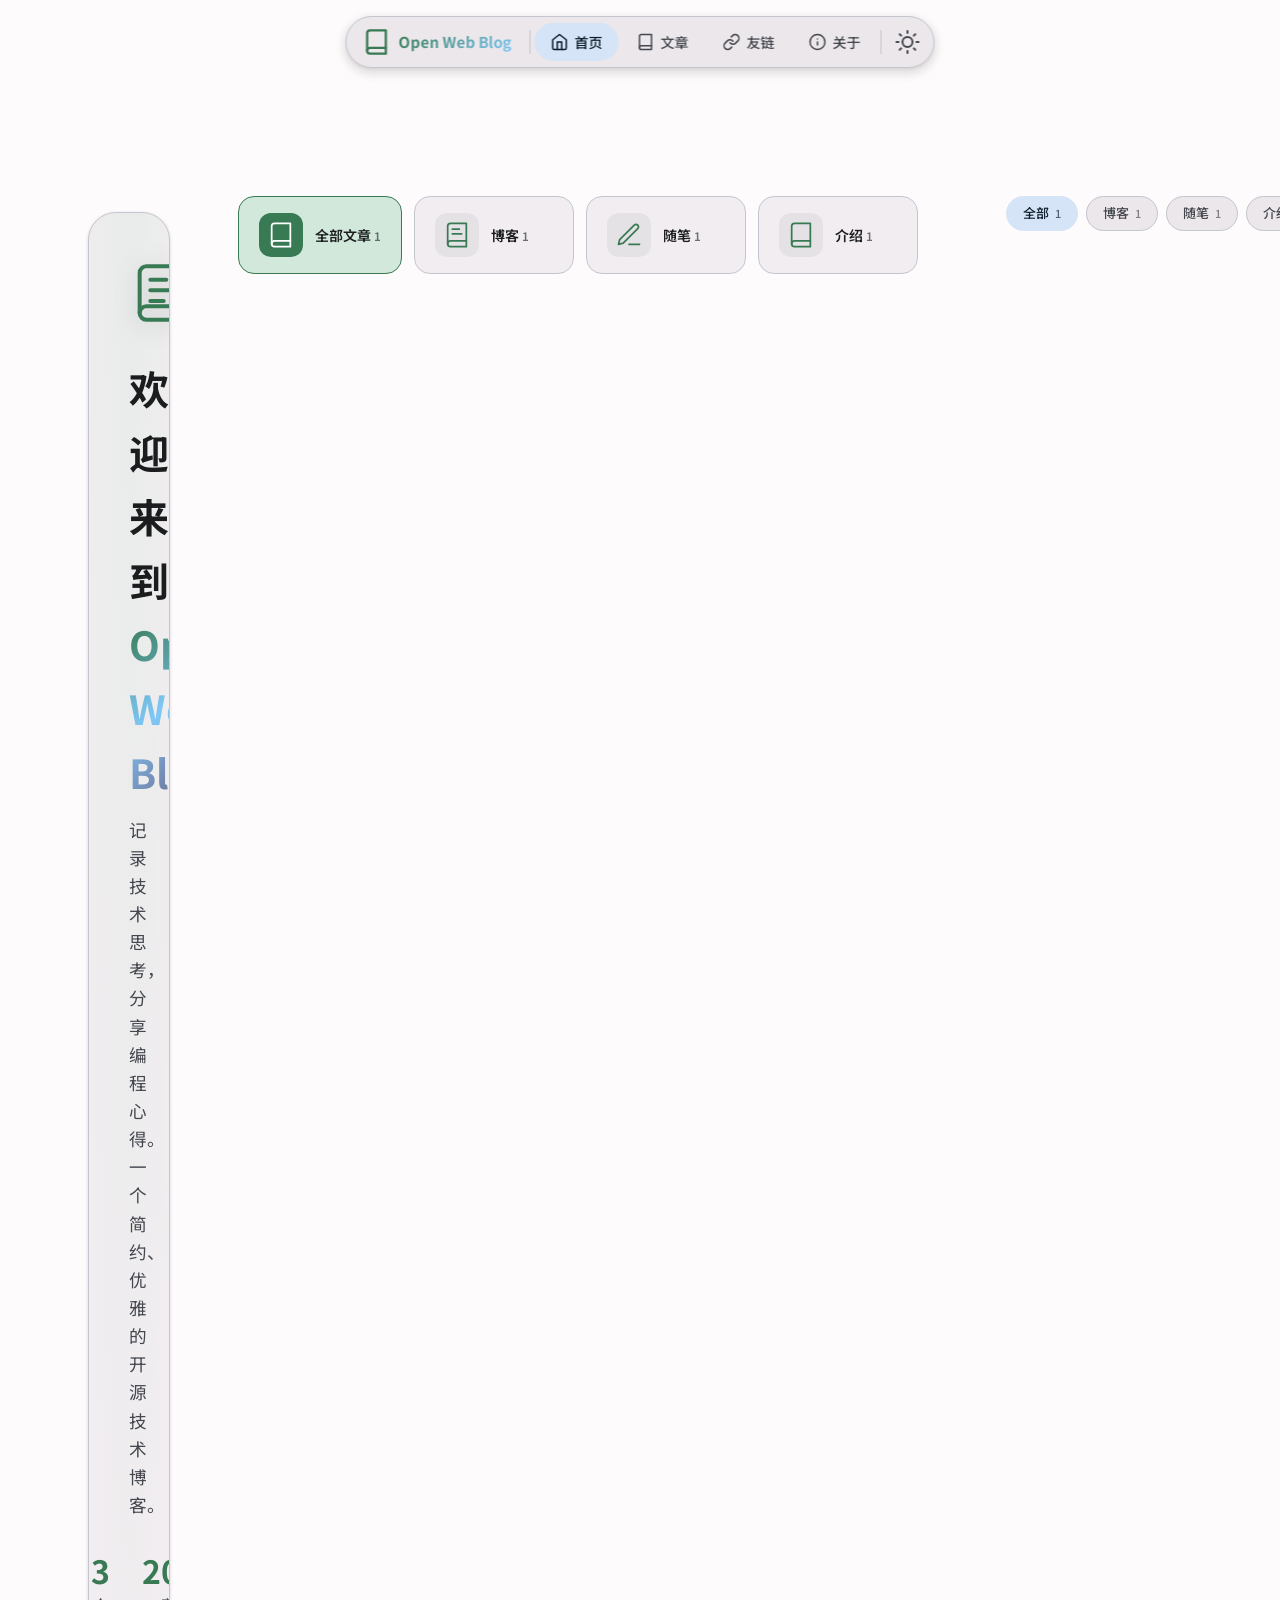
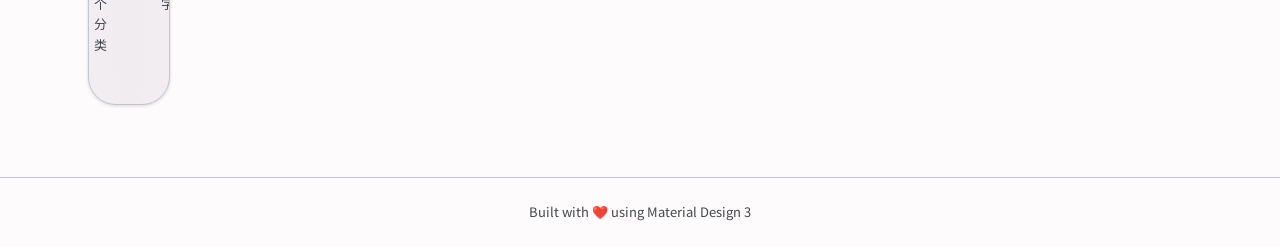
==== main/index.html @ 28506efd "pull" ====
<!DOCTYPE html>
<html lang="zh-Hans" data-theme="dark">
<head>
  <meta charset="UTF-8">
  <meta name="viewport" content="width=device-width, initial-scale=1.0">
  <title>Open Web Blog - 首页</title>
  <meta name="description" content="一个简洁的 Material Design 3 风格博客站点">

  <link rel="preconnect" href="https://fonts.loli.net">
  <link rel="preconnect" href="https://gstatic.loli.net" crossorigin>

  <link href="https://fonts.loli.net/css2?family=Noto+Sans+SC:wght@300;400;500;700&family=JetBrains+Mono:wght@400;500&display=swap" rel="stylesheet">

  <link rel="stylesheet" href="css/theme.css">
  <link rel="stylesheet" href="css/layout.css">
  <link rel="stylesheet" href="css/components.css">
  <link rel="stylesheet" href="css/home.css">
  <link rel="stylesheet" href="css/nav.css">
</head>
<body class="has-floating-nav">

  <!-- Floating Nav Bar -->
  <nav class="floating-nav" id="floatingNav">
    <a href="index.html" class="floating-nav__brand">
      <span class="floating-nav__brand-icon">
        <svg viewBox="0 0 24 24" width="28" height="28" fill="none" stroke="var(--md-sys-color-primary)" stroke-width="2" stroke-linecap="round" stroke-linejoin="round">
          <path d="M4 19.5A2.5 2.5 0 0 1 6.5 17H20"/><path d="M6.5 2H20v20H6.5A2.5 2.5 0 0 1 4 19.5v-15A2.5 2.5 0 0 1 6.5 2z"/>
        </svg>
      </span>
      <span class="floating-nav__brand-name">Open Web Blog</span>
    </a>
    <span class="floating-nav__divider"></span>
    <div class="floating-nav__links">
      <a href="index.html" class="floating-nav__link active">
        <svg viewBox="0 0 24 24" width="18" height="18" fill="none" stroke="currentColor" stroke-width="2" stroke-linecap="round" stroke-linejoin="round"><path d="M3 9l9-7 9 7v11a2 2 0 0 1-2 2H5a2 2 0 0 1-2-2z"/><polyline points="9 22 9 12 15 12 15 22"/></svg>
        首页
      </a>
      <a href="page.html" class="floating-nav__link">
        <svg viewBox="0 0 24 24" width="18" height="18" fill="none" stroke="currentColor" stroke-width="2" stroke-linecap="round" stroke-linejoin="round"><path d="M4 19.5A2.5 2.5 0 0 1 6.5 17H20"/><path d="M6.5 2H20v20H6.5A2.5 2.5 0 0 1 4 19.5v-15A2.5 2.5 0 0 1 6.5 2z"/></svg>
        文章
      </a>
      <a href="link.html" class="floating-nav__link">
        <svg viewBox="0 0 24 24" width="18" height="18" fill="none" stroke="currentColor" stroke-width="2" stroke-linecap="round" stroke-linejoin="round"><path d="M10 13a5 5 0 0 0 7.54.54l3-3a5 5 0 0 0-7.07-7.07l-1.72 1.71"/><path d="M14 11a5 5 0 0 0-7.54-.54l-3 3a5 5 0 0 0 7.07 7.07l1.71-1.71"/></svg>
        友链
      </a>
      <a href="about.html" class="floating-nav__link">
        <svg viewBox="0 0 24 24" width="18" height="18" fill="none" stroke="currentColor" stroke-width="2" stroke-linecap="round" stroke-linejoin="round"><circle cx="12" cy="12" r="10"/><line x1="12" y1="16" x2="12" y2="12"/><line x1="12" y1="8" x2="12.01" y2="8"/></svg>
        关于
      </a>
    </div>
    <span class="floating-nav__divider"></span>
    <div class="floating-nav__end">
      <button class="icon-button" id="themeToggle" aria-label="切换主题">
        <svg viewBox="0 0 24 24" width="24" height="24" id="themeIcon" fill="none" stroke="currentColor" stroke-width="2" stroke-linecap="round" stroke-linejoin="round"><path d="M21 12.79A9 9 0 1 1 11.21 3 7 7 0 0 0 21 12.79z"/></svg>
      </button>
    </div>
  </nav>

  <!-- Main Content -->
  <main class="main-content main-content--full">
    <div class="content-wrapper" id="homeView">
      <!-- Hero Section -->
      <section class="blog-hero">
        <div class="blog-hero__icon">
          <svg viewBox="0 0 24 24" width="64" height="64" fill="none" stroke="var(--md-sys-color-primary)" stroke-width="1.5" stroke-linecap="round" stroke-linejoin="round">
            <path d="M4 19.5A2.5 2.5 0 0 1 6.5 17H20"/><path d="M6.5 2H20v20H6.5A2.5 2.5 0 0 1 4 19.5v-15A2.5 2.5 0 0 1 6.5 2z"/><path d="M8 7h6"/><path d="M8 11h8"/><path d="M8 15h5"/>
          </svg>
        </div>
        <h1 class="blog-hero__title">
          欢迎来到 <span class="gradient-text">Open Web Blog</span>
        </h1>
        <p class="blog-hero__subtitle">
          记录技术思考，分享编程心得。一个简约、优雅的开源技术博客。
        </p>
        <div class="blog-hero__stats" id="heroStats">
          <div class="hero-stat"><div class="hero-stat__number" id="postCount">0</div><div class="hero-stat__label">篇文章</div></div>
          <div class="hero-stat"><div class="hero-stat__number" id="tagCount">0</div><div class="hero-stat__label">个分类</div></div>
          <div class="hero-stat"><div class="hero-stat__number" id="totalWords">0</div><div class="hero-stat__label">字已写</div></div>
        </div>
      </section>

      <!-- Topic Cards -->
      <section class="topic-cards-section">
        <div class="topic-cards-wrapper" id="topicCardsWrapper">
          <!-- Dynamic -->
        </div>
      </section>

      <!-- Tag Filter -->
      <section class="tag-filter-section">
        <div class="tag-filter-wrapper" id="tagFilterList">
          <!-- Dynamic -->
        </div>
      </section>

      <!-- Posts -->
      <section class="blog-posts-section">
        <div class="blog-posts-section__header">
          <h2 class="blog-posts-section__title">
            <svg viewBox="0 0 24 24" width="22" height="22" fill="none" stroke="currentColor" stroke-width="2" stroke-linecap="round" stroke-linejoin="round"><path d="M4 19.5A2.5 2.5 0 0 1 6.5 17H20"/><path d="M6.5 2H20v20H6.5A2.5 2.5 0 0 1 4 19.5v-15A2.5 2.5 0 0 1 6.5 2z"/></svg>
            <span id="sectionTitleText">最新文章</span>
          </h2>
          <span class="blog-posts-section__count" id="filteredCount"></span>
        </div>
        <div class="post-list" id="postList">
          <!-- Dynamic -->
        </div>
      </section>

    </div>

    <footer class="blog-footer">
      <p>Built with ❤️ using Material Design 3</p>
    </footer>
  </main>

  <button class="fab" id="scrollTop" aria-label="回到顶部">
    <svg viewBox="0 0 24 24" width="24" height="24" fill="none" stroke="currentColor" stroke-width="2" stroke-linecap="round" stroke-linejoin="round"><line x1="12" y1="19" x2="12" y2="5"/><polyline points="5 12 12 5 19 12"/></svg>
  </button>

  <script src="js/app.js"></script>
</body>
</html>
---- main/css/theme.css ----
/* ============================================
   Material Design 3 Theme - Open Web Blog
   ============================================ */

/* === Light Theme (default) === */
:root,
[data-theme="light"] {
  /* Primary - Green #4AA26F (overridable via config.json → themeColor) */
  --owb-primary: #4AA26F;
  --md-sys-color-primary: #3A8E5E;
  --md-sys-color-on-primary: #FFFFFF;
  --md-sys-color-primary-container: #C7EDD4;
  --md-sys-color-on-primary-container: #002112;

  /* Secondary */
  --md-sys-color-secondary: #526070;
  --md-sys-color-on-secondary: #FFFFFF;
  --md-sys-color-secondary-container: #D5E4F7;
  --md-sys-color-on-secondary-container: #0E1D2A;

  /* Tertiary */
  --md-sys-color-tertiary: #6B5778;
  --md-sys-color-on-tertiary: #FFFFFF;
  --md-sys-color-tertiary-container: #F2DAFF;
  --md-sys-color-on-tertiary-container: #251431;

  /* Error */
  --md-sys-color-error: #BA1A1A;
  --md-sys-color-on-error: #FFFFFF;
  --md-sys-color-error-container: #FFDAD6;
  --md-sys-color-on-error-container: #410002;

  /* Surface */
  --md-sys-color-surface: #FDFBFC;
  --md-sys-color-on-surface: #1A1C1E;
  --md-sys-color-surface-dim: #DBD9DD;
  --md-sys-color-surface-bright: #FDFBFC;

  --md-sys-color-surface-container-lowest: #FFFFFF;
  --md-sys-color-surface-container-low: #F7F3F6;
  --md-sys-color-surface-container: #F1EDF0;
  --md-sys-color-surface-container-high: #EBE7EA;
  --md-sys-color-surface-container-highest: #E5E2E5;

  --md-sys-color-on-surface-variant: #44474E;
  --md-sys-color-outline: #74777F;
  --md-sys-color-outline-variant: #C4C6CF;

  /* Inverse */
  --md-sys-color-inverse-surface: #2F3033;
  --md-sys-color-inverse-on-surface: #F1F0F4;
  --md-sys-color-inverse-primary: #81DAAB;

  /* Shadows */
  --md-sys-color-shadow: #000000;
  --md-sys-color-scrim: #000000;

  /* Surface Tint */
  --md-sys-color-surface-tint: #3A8E5E;

  /* Elevation levels */
  --md-sys-elevation-0: none;
  --md-sys-elevation-1: 0 1px 3px 1px rgba(0,0,0,0.08), 0 1px 2px 0 rgba(0,0,0,0.04);
  --md-sys-elevation-2: 0 2px 6px 2px rgba(0,0,0,0.10), 0 1px 2px 0 rgba(0,0,0,0.06);
  --md-sys-elevation-3: 0 4px 8px 3px rgba(0,0,0,0.10), 0 2px 3px 0 rgba(0,0,0,0.06);
  --md-sys-elevation-4: 0 6px 12px 4px rgba(0,0,0,0.10), 0 2px 3px 0 rgba(0,0,0,0.06);
  --md-sys-elevation-5: 0 8px 16px 6px rgba(0,0,0,0.10), 0 4px 4px 0 rgba(0,0,0,0.06);

  /* Shape */
  --md-sys-shape-extra-small: 4px;
  --md-sys-shape-small: 8px;
  --md-sys-shape-medium: 12px;
  --md-sys-shape-large: 16px;
  --md-sys-shape-extra-large: 28px;
  --md-sys-shape-full: 9999px;
}

/* === Dark Theme === */
[data-theme="dark"] {
  --md-sys-color-primary: #81DAAB;
  --md-sys-color-on-primary: #003920;
  --md-sys-color-primary-container: #2E6B48;
  --md-sys-color-on-primary-container: #C7EDD4;

  --md-sys-color-secondary: #B9C8D9;
  --md-sys-color-on-secondary: #243240;
  --md-sys-color-secondary-container: #3B4958;
  --md-sys-color-on-secondary-container: #D5E4F7;

  --md-sys-color-tertiary: #D7BDE5;
  --md-sys-color-on-tertiary: #3B2948;
  --md-sys-color-tertiary-container: #533F5F;
  --md-sys-color-on-tertiary-container: #F2DAFF;

  --md-sys-color-error: #FFB4AB;
  --md-sys-color-on-error: #690005;
  --md-sys-color-error-container: #93000A;
  --md-sys-color-on-error-container: #FFDAD6;

  --md-sys-color-surface: #121316;
  --md-sys-color-on-surface: #E2E2E6;
  --md-sys-color-surface-dim: #121316;
  --md-sys-color-surface-bright: #38393C;

  --md-sys-color-surface-container-lowest: #0D0E11;
  --md-sys-color-surface-container-low: #1A1B1E;
  --md-sys-color-surface-container: #1E1F22;
  --md-sys-color-surface-container-high: #292A2D;
  --md-sys-color-surface-container-highest: #343537;

  --md-sys-color-on-surface-variant: #C4C6CF;
  --md-sys-color-outline: #8E9099;
  --md-sys-color-outline-variant: #44474E;

  --md-sys-color-inverse-surface: #E2E2E6;
  --md-sys-color-inverse-on-surface: #2F3033;
  --md-sys-color-inverse-primary: #3A8E5E;

  --md-sys-color-shadow: #000000;
  --md-sys-color-scrim: #000000;
  --md-sys-color-surface-tint: #81DAAB;
}

/* === Global Styles === */
*, *::before, *::after {
  margin: 0;
  padding: 0;
  box-sizing: border-box;
}

html {
  font-size: 16px;
  scroll-behavior: smooth;
}

body {
  font-family: 'Noto Sans SC', -apple-system, BlinkMacSystemFont, "Segoe UI", "PingFang SC", "Hiragino Sans GB", "Microsoft YaHei", "Helvetica Neue", Helvetica, Arial, sans-serif;
  background-color: var(--md-sys-color-surface);
  color: var(--md-sys-color-on-surface);
  line-height: 1.6;
  -webkit-font-smoothing: antialiased;
  -moz-osx-font-smoothing: grayscale;
  overflow-x: hidden;
}

a {
  color: var(--md-sys-color-primary);
  text-decoration: none;
  transition: color 0.2s ease;
}

a:hover {
  color: var(--md-sys-color-primary);
  text-decoration: underline;
}

::selection {
  background-color: var(--md-sys-color-primary-container);
  color: var(--md-sys-color-on-primary-container);
}

::-webkit-scrollbar {
  width: 8px;
  height: 8px;
}

::-webkit-scrollbar-track {
  background: transparent;
}

::-webkit-scrollbar-thumb {
  background: var(--md-sys-color-outline-variant);
  border-radius: var(--md-sys-shape-full);
}

::-webkit-scrollbar-thumb:hover {
  background: var(--md-sys-color-outline);
}
---- main/css/layout.css ----
/* ============================================
   Layout - Top App Bar, Sidebar, Main Content
   ============================================ */

/* === Top App Bar === */
.top-app-bar {
  position: fixed;
  top: 0;
  left: 0;
  right: 0;
  height: 64px;
  background-color: var(--md-sys-color-surface-container);
  color: var(--md-sys-color-on-surface);
  display: flex;
  align-items: center;
  justify-content: space-between;
  padding: 0 16px;
  z-index: 100;
  box-shadow: var(--md-sys-elevation-2);
  backdrop-filter: blur(12px);
  -webkit-backdrop-filter: blur(12px);
}

.top-app-bar__start {
  display: flex;
  align-items: center;
  gap: 12px;
}

.top-app-bar__brand {
  display: flex;
  align-items: center;
  gap: 10px;
}

.brand-text {
  display: flex;
  flex-direction: column;
}

.brand-name {
  font-family: 'Noto Sans SC', "PingFang SC", "Microsoft YaHei", sans-serif;
  font-size: 18px;
  font-weight: 700;
  line-height: 1.2;
  color: var(--md-sys-color-on-surface);
  background: linear-gradient(135deg, var(--md-sys-color-primary), #7FC8F8);
  -webkit-background-clip: text;
  -webkit-text-fill-color: transparent;
  background-clip: text;
}

.brand-subtitle {
  font-size: 11px;
  font-weight: 400;
  color: var(--md-sys-color-on-surface-variant);
  line-height: 1.2;
}

.top-app-bar__end {
  display: flex;
  align-items: center;
  gap: 4px;
}

/* === Drawer Overlay === */
.drawer-overlay {
  position: fixed;
  inset: 0;
  background: rgba(0, 0, 0, 0.4);
  z-index: 80;
  opacity: 0;
  visibility: hidden;
  transition: opacity 0.3s ease, visibility 0.3s ease;
}

.drawer-overlay.active {
  opacity: 1;
  visibility: visible;
}

/* === Sidebar === */
.sidebar {
  position: fixed;
  top: 64px;
  left: 0;
  bottom: 0;
  width: 280px;
  background-color: var(--md-sys-color-surface-container);
  border-right: 1px solid var(--md-sys-color-outline-variant);
  overflow-y: auto;
  z-index: 90;
  transition: transform 0.3s cubic-bezier(0.2, 0, 0, 1);
  display: flex;
  flex-direction: column;
}

.sidebar__header {
  display: none;
  padding: 20px 20px 12px;
  align-items: center;
  gap: 12px;
  border-bottom: 1px solid var(--md-sys-color-outline-variant);
}

.sidebar__section-label {
  font-size: 11px;
  font-weight: 600;
  text-transform: uppercase;
  letter-spacing: 0.05em;
  color: var(--md-sys-color-on-surface-variant);
  padding: 16px 20px 8px;
}

/* Navigation List */
.nav-list {
  list-style: none;
  padding: 4px 12px;
  flex: 1;
}

.nav-item {
  margin-bottom: 2px;
}

.nav-link {
  display: flex;
  align-items: center;
  gap: 12px;
  padding: 10px 16px;
  border-radius: var(--md-sys-shape-large);
  color: var(--md-sys-color-on-surface-variant);
  text-decoration: none;
  font-size: 14px;
  font-weight: 500;
  transition: all 0.2s ease;
  position: relative;
}

.nav-link:hover {
  background-color: var(--md-sys-color-surface-container-high);
  color: var(--md-sys-color-on-surface);
  text-decoration: none;
}

.nav-item.active .nav-link {
  background-color: var(--md-sys-color-secondary-container);
  color: var(--md-sys-color-on-secondary-container);
}

.nav-icon {
  width: 20px;
  height: 20px;
  flex-shrink: 0;
}

/* Blog post date in nav */
.nav-post-date {
  font-size: 11px;
  color: var(--md-sys-color-on-surface-variant);
  opacity: 0.7;
  margin-left: auto;
}

/* Sidebar Footer */
.sidebar__footer {
  padding: 12px 12px 20px;
  border-top: 1px solid var(--md-sys-color-outline-variant);
  margin-top: auto;
}

.sidebar-footer-link {
  display: flex;
  align-items: center;
  gap: 8px;
  padding: 8px 16px;
  border-radius: var(--md-sys-shape-medium);
  color: var(--md-sys-color-on-surface-variant);
  font-size: 13px;
  transition: all 0.2s ease;
}

.sidebar-footer-link:hover {
  background-color: var(--md-sys-color-surface-container-high);
  color: var(--md-sys-color-primary);
  text-decoration: none;
}

/* === Main Content === */
.main-content {
  margin-top: 64px;
  margin-left: 280px;
  min-height: calc(100vh - 64px);
  transition: margin-left 0.3s cubic-bezier(0.2, 0, 0, 1);
}

/* Full-width main (no sidebar, for index/link/about pages) */
.main-content--full {
  margin-left: 0;
}

.content-wrapper {
  display: flex;
  max-width: 1200px;
  margin: 0 auto;
  padding: 32px 40px;
  gap: 40px;
}

.doc-article {
  flex: 1;
  min-width: 0;
  max-width: 800px;
}

/* === TOC Sidebar === */
.toc-sidebar {
  width: 220px;
  flex-shrink: 0;
  position: sticky;
  top: 96px;
  align-self: flex-start;
  max-height: calc(100vh - 120px);
  overflow-y: auto;
  padding-left: 16px;
  border-left: 1px solid var(--md-sys-color-outline-variant);
}

.toc-header {
  font-size: 12px;
  font-weight: 600;
  text-transform: uppercase;
  letter-spacing: 0.08em;
  color: var(--md-sys-color-on-surface-variant);
  margin-bottom: 12px;
}

.toc-list {
  list-style: none;
}

.toc-list li {
  margin-bottom: 4px;
}

.toc-list a {
  display: block;
  padding: 4px 8px;
  font-size: 13px;
  color: var(--md-sys-color-on-surface-variant);
  border-radius: var(--md-sys-shape-small);
  transition: all 0.2s ease;
  line-height: 1.4;
  overflow: hidden;
  text-overflow: ellipsis;
  white-space: nowrap;
}

.toc-list a:hover {
  color: var(--md-sys-color-primary);
  background-color: var(--md-sys-color-surface-container);
  text-decoration: none;
}

.toc-list a.toc-h2 {
  padding-left: 16px;
  font-size: 12px;
}

.toc-list a.toc-h3 {
  padding-left: 28px;
  font-size: 11px;
}

/* === FAB (Scroll to top) === */
.fab {
  position: fixed;
  bottom: 24px;
  right: 24px;
  width: 56px;
  height: 56px;
  border-radius: var(--md-sys-shape-large);
  background-color: var(--md-sys-color-primary-container);
  color: var(--md-sys-color-on-primary-container);
  border: none;
  cursor: pointer;
  display: flex;
  align-items: center;
  justify-content: center;
  box-shadow: var(--md-sys-elevation-3);
  transition: all 0.3s ease;
  opacity: 0;
  transform: translateY(20px);
  pointer-events: none;
  z-index: 50;
}

.fab.visible {
  opacity: 1;
  transform: translateY(0);
  pointer-events: auto;
}

.fab:hover {
  background-color: var(--md-sys-color-primary);
  color: var(--md-sys-color-on-primary);
  box-shadow: var(--md-sys-elevation-4);
}

.fab.visible:hover {
  transform: translateY(-2px);
}

/* === Loading State === */
.loading-state {
  display: flex;
  flex-direction: column;
  align-items: center;
  justify-content: center;
  padding: 80px 20px;
  color: var(--md-sys-color-on-surface-variant);
}

.loading-spinner {
  width: 40px;
  height: 40px;
  border: 3px solid var(--md-sys-color-outline-variant);
  border-top-color: var(--md-sys-color-primary);
  border-radius: 50%;
  animation: spin 0.8s linear infinite;
  margin-bottom: 16px;
}

@keyframes spin {
  to { transform: rotate(360deg); }
}

/* === Blog post meta info === */
.doc-header {
  margin-bottom: 32px;
  padding-bottom: 24px;
  border-bottom: 1px solid var(--md-sys-color-outline-variant);
}

.doc-title {
  font-family: 'Noto Sans SC', "PingFang SC", "Microsoft YaHei", sans-serif;
  font-size: 2.25rem;
  font-weight: 700;
  line-height: 1.25;
  color: var(--md-sys-color-on-surface);
  margin-bottom: 8px;
}

.doc-meta {
  font-size: 14px;
  color: var(--md-sys-color-on-surface-variant);
  display: flex;
  align-items: center;
  gap: 12px;
  flex-wrap: wrap;
}

.doc-meta-item {
  display: flex;
  align-items: center;
  gap: 4px;
}

.doc-meta-item svg {
  width: 16px;
  height: 16px;
}

/* === Drawer mode (mobile) === */
@media (max-width: 768px) {
  .sidebar {
    transform: translateX(-100%);
  }

  .sidebar.open {
    transform: translateX(0);
  }

  .sidebar__header {
    display: flex;
  }

  .main-content {
    margin-left: 0;
  }

  .content-wrapper {
    padding: 20px 16px;
  }

  .toc-sidebar {
    display: none;
  }

  .doc-article {
    max-width: 100%;
  }

  .top-app-bar__brand .brand-subtitle {
    display: none;
  }

  .doc-title {
    font-size: 1.6rem;
  }
}

/* === Desktop: hide hamburger, sidebar always visible === */
@media (min-width: 769px) {
  #menuToggle { display: none; }
}

/* === Tablet / small desktop === */
@media (min-width: 769px) and (max-width: 1200px) {
  .content-wrapper {
    padding: 28px 24px;
    gap: 28px;
  }

  .toc-sidebar {
    width: 180px;
  }
}

/* === Large desktop === */
@media (min-width: 1201px) {
  .content-wrapper {
    padding: 40px 48px;
    gap: 48px;
  }
}

/* === Reduced motion === */
@media (prefers-reduced-motion: reduce) {
  *, *::before, *::after {
    animation-duration: 0.01ms !important;
    transition-duration: 0.01ms !important;
  }
}
---- main/css/components.css ----
/* ============================================
   Components - MD3 Styled UI Elements
   ============================================ */

/* === Icon Button === */
.icon-button {
  width: 40px;
  height: 40px;
  border-radius: var(--md-sys-shape-full);
  border: none;
  background: transparent;
  color: var(--md-sys-color-on-surface-variant);
  cursor: pointer;
  display: flex;
  align-items: center;
  justify-content: center;
  transition: all 0.2s ease;
  position: relative;
  overflow: hidden;
}

.icon-button svg {
  width: 24px;
  height: 24px;
  position: relative;
  z-index: 1;
}

.icon-button::after {
  content: '';
  position: absolute;
  inset: 0;
  border-radius: inherit;
  background-color: currentColor;
  opacity: 0;
  transition: opacity 0.2s ease;
}

.icon-button:hover::after {
  opacity: 0.08;
}

.icon-button:active::after {
  opacity: 0.12;
}

.icon-button:hover {
  color: var(--md-sys-color-on-surface);
}

/* === Blockquote === */
blockquote {
  margin: 16px 0;
  padding: 16px 20px;
  border-radius: var(--md-sys-shape-medium);
  background-color: var(--md-sys-color-surface-container-low);
  border-left: 4px solid var(--md-sys-color-primary);
  color: var(--md-sys-color-on-surface-variant);
}

blockquote p {
  margin: 4px 0;
}

blockquote > :first-child {
  margin-top: 0;
}

blockquote > :last-child {
  margin-bottom: 0;
}

/* === Horizontal Rule === */
hr {
  border: none;
  height: 1px;
  background-color: var(--md-sys-color-outline-variant);
  margin: 24px 0;
}

/* === Theme Transition === */
html.transitioning * {
  transition: background-color 0.3s ease,
              color 0.3s ease,
              border-color 0.3s ease,
              box-shadow 0.3s ease !important;
}

/* === Keyboard shortcuts === */
kbd {
  display: inline-block;
  padding: 2px 6px;
  font-family: 'JetBrains Mono', "SF Mono", "Fira Code", "Fira Mono", "Roboto Mono", Menlo, Courier, monospace;
  font-size: 12px;
  line-height: 1.4;
  color: var(--md-sys-color-on-surface);
  background-color: var(--md-sys-color-surface-container-high);
  border: 1px solid var(--md-sys-color-outline-variant);
  border-radius: var(--md-sys-shape-extra-small);
  box-shadow: 0 1px 2px rgba(0,0,0,0.1);
}

/* === Blog Post Card === */
.blog-post-card {
  margin: 16px 0;
  padding: 20px 24px;
  border-radius: var(--md-sys-shape-large);
  background-color: var(--md-sys-color-surface-container-low);
  border: 1px solid var(--md-sys-color-outline-variant);
  transition: all 0.2s ease;
  cursor: pointer;
}

.blog-post-card:hover {
  background-color: var(--md-sys-color-surface-container);
  box-shadow: var(--md-sys-elevation-2);
  border-color: var(--md-sys-color-primary);
}

.blog-post-card__title {
  font-size: 1.25rem;
  font-weight: 600;
  color: var(--md-sys-color-on-surface);
  margin-bottom: 8px;
}

.blog-post-card__excerpt {
  font-size: 14px;
  color: var(--md-sys-color-on-surface-variant);
  line-height: 1.6;
  display: -webkit-box;
  -webkit-line-clamp: 3;
  -webkit-box-orient: vertical;
  overflow: hidden;
}

.blog-post-card__meta {
  display: flex;
  align-items: center;
  gap: 12px;
  margin-top: 12px;
  font-size: 12px;
  color: var(--md-sys-color-on-surface-variant);
}

/* === Empty state === */
.empty-state {
  text-align: center;
  padding: 60px 20px;
  color: var(--md-sys-color-on-surface-variant);
}

.empty-state svg {
  margin-bottom: 16px;
  opacity: 0.5;
}

.empty-state h3 {
  font-size: 1.2rem;
  font-weight: 600;
  margin-bottom: 8px;
  color: var(--md-sys-color-on-surface);
}

.empty-state p {
  font-size: 14px;
}
---- main/css/home.css ----
/* ============================================
   Blog Home Page Styles
   ============================================ */

/* === Hero Section === */
.blog-hero {
  text-align: center;
  padding: 48px 40px;
  margin: 20px 0 32px;
  position: relative;
  overflow: hidden;
  border-radius: var(--md-sys-shape-extra-large);
  background-color: var(--md-sys-color-surface-container);
  border: 1px solid var(--md-sys-color-outline-variant);
  box-shadow: var(--md-sys-elevation-1);
}

.blog-hero::before {
  content: '';
  position: absolute;
  top: -30%;
  left: -30%;
  width: 160%;
  height: 160%;
  background: radial-gradient(ellipse at 50% 0%, var(--md-sys-color-primary-container) 0%, transparent 60%);
  opacity: 0.35;
  pointer-events: none;
}

.blog-hero__icon {
  margin-bottom: 24px;
  position: relative;
}

.blog-hero__icon svg {
  filter: drop-shadow(0 4px 12px rgba(0,0,0,0.15));
}

.blog-hero__title {
  font-family: 'Noto Sans SC', "PingFang SC", sans-serif;
  font-size: 2.5rem;
  font-weight: 700;
  color: var(--md-sys-color-on-surface);
  margin-bottom: 12px;
  position: relative;
}

.blog-hero__title .gradient-text {
  background: linear-gradient(135deg, var(--md-sys-color-primary), #7FC8F8, var(--md-sys-color-tertiary));
  -webkit-background-clip: text;
  -webkit-text-fill-color: transparent;
  background-clip: text;
}

.blog-hero__subtitle {
  font-size: 1.1rem;
  color: var(--md-sys-color-on-surface-variant);
  max-width: 520px;
  margin: 0 auto 8px;
  line-height: 1.6;
  position: relative;
}

.blog-hero__stats {
  display: flex;
  justify-content: center;
  gap: 32px;
  margin-top: 32px;
  position: relative;
}

.hero-stat {
  text-align: center;
}

.hero-stat__number {
  font-size: 2rem;
  font-weight: 700;
  color: var(--md-sys-color-primary);
  line-height: 1.2;
}

.hero-stat__label {
  font-size: 13px;
  color: var(--md-sys-color-on-surface-variant);
  margin-top: 4px;
}

/* ============================================
   Topic Cards - Horizontal Category Row
   ============================================ */
.topic-cards-section {
  max-width: 960px;
  margin: 0 auto 8px;
  padding: 0 20px;
}

.topic-cards-wrapper {
  display: flex;
  gap: 12px;
  overflow-x: auto;
  padding: 4px 0 8px;
  scroll-snap-type: x mandatory;
  -webkit-overflow-scrolling: touch;
}

.topic-cards-wrapper::-webkit-scrollbar {
  height: 4px;
}

.topic-card {
  flex: 0 0 auto;
  min-width: 160px;
  display: flex;
  align-items: center;
  gap: 12px;
  padding: 16px 20px;
  border-radius: var(--md-sys-shape-large);
  background-color: var(--md-sys-color-surface-container);
  border: 1px solid var(--md-sys-color-outline-variant);
  text-decoration: none;
  transition: all 0.2s ease;
  scroll-snap-align: start;
  cursor: pointer;
}

.topic-card:hover {
  background-color: var(--md-sys-color-surface-container-high);
  border-color: var(--md-sys-color-primary);
  transform: translateY(-1px);
  box-shadow: var(--md-sys-elevation-2);
  text-decoration: none;
}

.topic-card.active {
  background-color: var(--md-sys-color-primary-container);
  border-color: var(--md-sys-color-primary);
}

.topic-card__icon {
  display: flex;
  align-items: center;
  justify-content: center;
  width: 44px;
  height: 44px;
  border-radius: var(--md-sys-shape-medium);
  background-color: var(--md-sys-color-surface-container-highest);
  flex-shrink: 0;
}

.topic-card.active .topic-card__icon {
  background-color: var(--md-sys-color-primary);
  color: var(--md-sys-color-on-primary);
}

.topic-card__label {
  font-size: 14px;
  font-weight: 600;
  color: var(--md-sys-color-on-surface);
  white-space: nowrap;
}

/* ============================================
   Tag Filter Bar - Horizontal Scrollable Pills
   ============================================ */
.tag-filter-section {
  max-width: 960px;
  margin: 0 auto 24px;
  padding: 0 20px;
}

.tag-filter-wrapper {
  display: flex;
  gap: 8px;
  overflow-x: auto;
  padding: 4px 0;
  -webkit-overflow-scrolling: touch;
}

.tag-filter-wrapper::-webkit-scrollbar {
  height: 0;
}

.tag-pill {
  flex: 0 0 auto;
  padding: 6px 16px;
  border-radius: var(--md-sys-shape-full);
  background-color: var(--md-sys-color-surface-container-high);
  border: 1px solid var(--md-sys-color-outline-variant);
  color: var(--md-sys-color-on-surface-variant);
  font-size: 13px;
  font-weight: 500;
  cursor: pointer;
  transition: all 0.2s ease;
  white-space: nowrap;
  user-select: none;
}

.tag-pill:hover {
  background-color: var(--md-sys-color-surface-container-highest);
  color: var(--md-sys-color-on-surface);
}

.tag-pill.active {
  background-color: var(--md-sys-color-secondary-container);
  color: var(--md-sys-color-on-secondary-container);
  border-color: var(--md-sys-color-secondary-container);
}

.tag-pill__count {
  display: inline-block;
  margin-left: 6px;
  font-size: 11px;
  opacity: 0.65;
}

/* === Posts Section === */
.blog-posts-section {
  max-width: 960px;
  margin: 0 auto;
  padding: 0 20px 60px;
}

.blog-posts-section__header {
  display: flex;
  align-items: center;
  justify-content: space-between;
  margin-bottom: 24px;
}

.blog-posts-section__title {
  font-size: 1.25rem;
  font-weight: 700;
  color: var(--md-sys-color-on-surface);
  display: flex;
  align-items: center;
  gap: 8px;
}

.blog-posts-section__title svg {
  color: var(--md-sys-color-primary);
}

.blog-posts-section__count {
  font-size: 13px;
  color: var(--md-sys-color-on-surface-variant);
}

.post-list {
  display: grid;
  grid-template-columns: 1fr;
  gap: 16px;
}

/* === Post Card === */
.post-card {
  display: flex;
  flex-direction: column;
  padding: 24px 28px;
  border-radius: var(--md-sys-shape-large);
  background-color: var(--md-sys-color-surface-container-low);
  border: 1px solid var(--md-sys-color-outline-variant);
  cursor: pointer;
  transition: all 0.25s cubic-bezier(0.2, 0, 0, 1);
  position: relative;
  overflow: hidden;
  text-decoration: none;
}

.post-card::before {
  content: '';
  position: absolute;
  left: 0;
  top: 0;
  bottom: 0;
  width: 3px;
  background: linear-gradient(180deg, var(--md-sys-color-primary), var(--md-sys-color-tertiary));
  border-radius: 0 3px 3px 0;
  opacity: 0;
  transform: scaleY(0.5);
  transition: all 0.25s cubic-bezier(0.2, 0, 0, 1);
}

.post-card:hover {
  background-color: var(--md-sys-color-surface-container);
  border-color: var(--md-sys-color-primary);
  box-shadow: var(--md-sys-elevation-3);
  transform: translateY(-2px);
}

.post-card:hover::before {
  opacity: 1;
  transform: scaleY(1);
}

.post-card:hover .post-card__title {
  color: var(--md-sys-color-primary);
}

.post-card__title {
  font-size: 1.2rem;
  font-weight: 700;
  color: var(--md-sys-color-on-surface);
  margin-bottom: 8px;
  line-height: 1.4;
  transition: color 0.2s ease;
}

.post-card__excerpt {
  font-size: 14px;
  color: var(--md-sys-color-on-surface-variant);
  line-height: 1.65;
  display: -webkit-box;
  -webkit-line-clamp: 2;
  -webkit-box-orient: vertical;
  overflow: hidden;
  margin-bottom: 14px;
}

.post-card__meta {
  display: flex;
  align-items: center;
  gap: 16px;
  font-size: 13px;
  color: var(--md-sys-color-on-surface-variant);
  flex-wrap: wrap;
}

.post-card__meta-item {
  display: flex;
  align-items: center;
  gap: 5px;
}

.post-card__meta-item svg {
  width: 15px;
  height: 15px;
  opacity: 0.65;
}

.post-card__tag {
  display: inline-flex;
  align-items: center;
  padding: 3px 10px;
  border-radius: var(--md-sys-shape-full);
  background-color: var(--md-sys-color-secondary-container);
  color: var(--md-sys-color-on-secondary-container);
  font-size: 11px;
  font-weight: 500;
}

.post-card__read-btn {
  margin-left: auto;
  display: flex;
  align-items: center;
  gap: 4px;
  color: var(--md-sys-color-primary);
  font-size: 13px;
  font-weight: 500;
  opacity: 0;
  transform: translateX(-8px);
  transition: all 0.25s ease;
}

.post-card:hover .post-card__read-btn {
  opacity: 1;
  transform: translateX(0);
}

/* === Empty State === */
.empty-state {
  text-align: center;
  padding: 60px 20px;
  color: var(--md-sys-color-on-surface-variant);
}

.empty-state svg {
  margin-bottom: 16px;
  opacity: 0.4;
}

.empty-state h3 {
  font-size: 1.15rem;
  font-weight: 600;
  color: var(--md-sys-color-on-surface);
  margin-bottom: 8px;
}

.empty-state p {
  font-size: 14px;
}

/* === Back to home button (in article view) === */
.back-home-btn {
  display: inline-flex;
  align-items: center;
  gap: 6px;
  color: var(--md-sys-color-primary);
  font-size: 14px;
  font-weight: 500;
  margin-bottom: 16px;
  text-decoration: none;
  padding: 6px 12px;
  border-radius: var(--md-sys-shape-full);
  transition: all 0.2s ease;
}

.back-home-btn:hover {
  background-color: var(--md-sys-color-surface-container-high);
  text-decoration: none;
}

/* === Footer === */
.blog-footer {
  text-align: center;
  padding: 24px 20px;
  margin-top: auto;
  border-top: 1px solid var(--md-sys-color-outline-variant);
  color: var(--md-sys-color-on-surface-variant);
  font-size: 13px;
}

.blog-footer a {
  color: var(--md-sys-color-primary);
}

/* Sticky footer: push footer to bottom when content is short */
.main-content--full {
  flex: 1;
  display: flex;
  flex-direction: column;
}

.main-content--full > .content-wrapper,
.main-content--full > .page-container {
  flex: 1;
}

/* === Responsive Grid: 2 columns (tablet) === */
@media (min-width: 769px) {
  .topic-cards-section,
  .tag-filter-section,
  .blog-posts-section {
    max-width: 960px;
  }

  .post-list {
    grid-template-columns: repeat(2, 1fr);
  }
}

/* === Responsive Grid: 3 columns (wide desktop) === */
@media (min-width: 1300px) {
  .topic-cards-section,
  .tag-filter-section,
  .blog-posts-section {
    max-width: 1320px;
  }

  .topic-card {
    min-width: 180px;
  }

  .post-list {
    grid-template-columns: repeat(3, 1fr);
    gap: 20px;
  }

  .post-card {
    padding: 28px 32px;
    min-height: 220px;
  }

  .post-card__title {
    font-size: 1.15rem;
  }
}

/* === Responsive: tablet topic cards scrollable === */
@media (max-width: 768px) {
  .topic-cards-wrapper {
    gap: 10px;
  }

  .topic-card {
    min-width: 140px;
    padding: 12px 14px;
    gap: 8px;
  }

  .topic-card__icon {
    width: 36px;
    height: 36px;
  }

  .topic-card__label {
    font-size: 13px;
  }

  .tag-filter-wrapper {
    gap: 6px;
  }
}

/* === Responsive: mobile single column === */
@media (max-width: 768px) {
  .blog-hero {
    padding: 48px 16px 36px;
  }

  .blog-hero__title {
    font-size: 1.8rem;
  }

  .blog-hero__subtitle {
    font-size: 0.95rem;
  }

  .blog-hero__stats {
    gap: 20px;
  }

  .hero-stat__number {
    font-size: 1.5rem;
  }

  .post-card {
    padding: 18px 20px;
  }

  .post-card__title {
    font-size: 1.05rem;
  }
}
---- main/css/nav.css ----
/* ============================================
   Floating Nav Bar - Rounded Pill, Detached
   ============================================ */

.floating-nav {
  position: fixed;
  top: 16px;
  left: 50%;
  transform: translateX(-50%);
  z-index: 110;
  display: flex;
  align-items: center;
  gap: 4px;
  padding: 6px 8px;
  background-color: var(--md-sys-color-surface-container-high);
  backdrop-filter: blur(20px);
  -webkit-backdrop-filter: blur(20px);
  border-radius: var(--md-sys-shape-extra-large);
  box-shadow: var(--md-sys-elevation-3);
  border: 1px solid var(--md-sys-color-outline-variant);
  max-width: calc(100vw - 32px);
  overflow-x: auto;
  -webkit-overflow-scrolling: touch;
}

.floating-nav::-webkit-scrollbar { height: 0; }

/* Nav brand (left side) */
.floating-nav__brand {
  display: flex;
  align-items: center;
  gap: 8px;
  padding: 4px 14px 4px 8px;
  text-decoration: none;
  flex-shrink: 0;
}

.floating-nav__brand:hover {
  text-decoration: none;
}

.floating-nav__brand-icon svg {
  display: block;
}

.floating-nav__brand-name {
  font-family: 'Noto Sans SC', sans-serif;
  font-size: 15px;
  font-weight: 700;
  color: var(--md-sys-color-on-surface);
  background: linear-gradient(135deg, var(--md-sys-color-primary), #7FC8F8);
  -webkit-background-clip: text;
  -webkit-text-fill-color: transparent;
  background-clip: text;
  white-space: nowrap;
}

/* Divider */
.floating-nav__divider {
  width: 1px;
  height: 24px;
  background-color: var(--md-sys-color-outline-variant);
  flex-shrink: 0;
}

/* Nav links (middle) */
.floating-nav__links {
  display: flex;
  align-items: center;
  gap: 2px;
  flex-shrink: 0;
}

.floating-nav__link {
  display: flex;
  align-items: center;
  gap: 6px;
  padding: 8px 16px;
  border-radius: var(--md-sys-shape-full);
  font-size: 14px;
  font-weight: 500;
  color: var(--md-sys-color-on-surface-variant);
  text-decoration: none;
  transition: all 0.2s ease;
  white-space: nowrap;
}

.floating-nav__link:hover {
  background-color: var(--md-sys-color-surface-container-highest);
  color: var(--md-sys-color-on-surface);
  text-decoration: none;
}

.floating-nav__link.active {
  background-color: var(--md-sys-color-secondary-container);
  color: var(--md-sys-color-on-secondary-container);
}

.floating-nav__link svg {
  width: 18px;
  height: 18px;
  flex-shrink: 0;
}

/* Nav end (right side) */
.floating-nav__end {
  display: flex;
  align-items: center;
  flex-shrink: 0;
  padding-left: 4px;
}

.floating-nav .icon-button {
  width: 36px;
  height: 36px;
}

/* Page body offset for floating nav */
body.has-floating-nav {
  padding-top: 88px;
  display: flex;
  flex-direction: column;
  min-height: 100vh;
}

/* Mobile: compact nav */
@media (max-width: 768px) {
  .floating-nav {
    top: 10px;
    padding: 4px 6px;
    gap: 2px;
  }

  body.has-floating-nav {
    padding-top: 72px;
  }

  .floating-nav__brand-name {
    display: none;
  }

  .floating-nav__link {
    padding: 8px 12px;
    font-size: 13px;
  }

  .floating-nav__link svg {
    width: 16px;
    height: 16px;
  }

  .floating-nav__brand {
    padding: 4px 8px 4px 4px;
  }

  .floating-nav__divider {
    margin: 0 2px;
  }
}
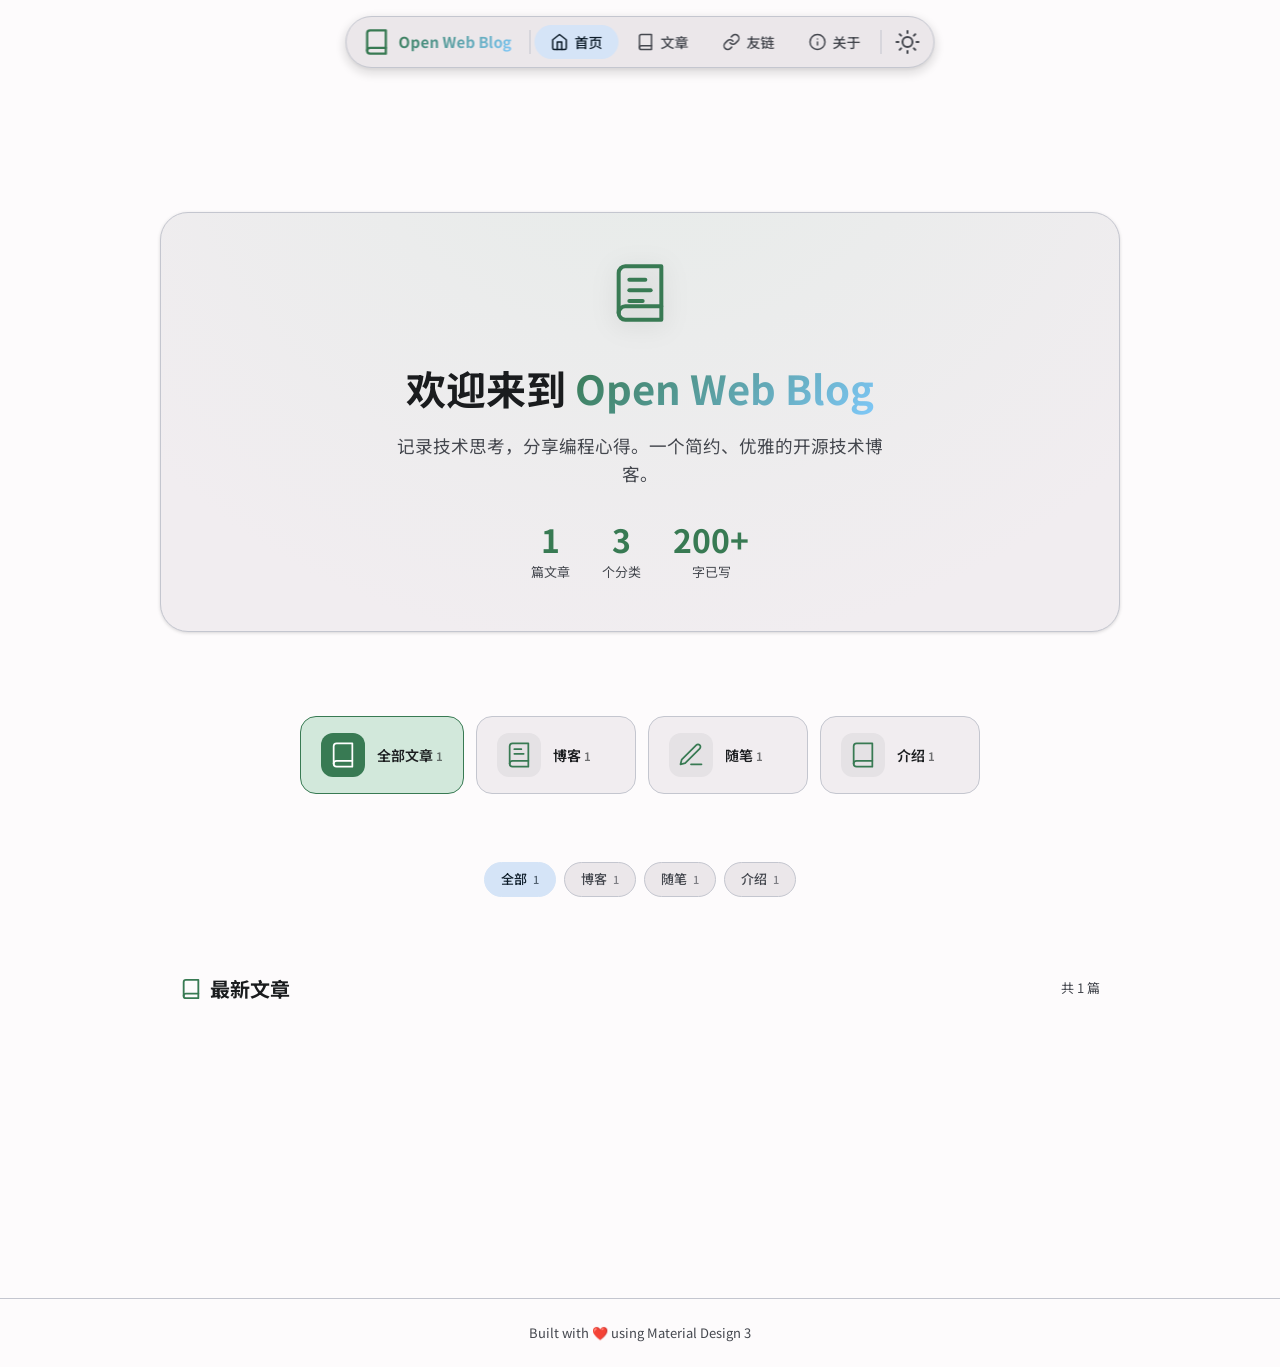
==== commit 01252019: "feat: 添加页面过渡、导航滑块及首页环境动画" ====
--- a/main/index.html
+++ b/main/index.html
@@ -16,6 +16,7 @@
   <link rel="stylesheet" href="css/components.css">
   <link rel="stylesheet" href="css/home.css">
   <link rel="stylesheet" href="css/nav.css">
+  <link rel="stylesheet" href="css/transitions.css">
 </head>
 <body class="has-floating-nav">
 
@@ -31,6 +32,7 @@
     </a>
     <span class="floating-nav__divider"></span>
     <div class="floating-nav__links">
+      <span class="nav-slider"></span>
       <a href="index.html" class="floating-nav__link active">
         <svg viewBox="0 0 24 24" width="18" height="18" fill="none" stroke="currentColor" stroke-width="2" stroke-linecap="round" stroke-linejoin="round"><path d="M3 9l9-7 9 7v11a2 2 0 0 1-2 2H5a2 2 0 0 1-2-2z"/><polyline points="9 22 9 12 15 12 15 22"/></svg>
         首页
@@ -118,6 +120,7 @@
     <svg viewBox="0 0 24 24" width="24" height="24" fill="none" stroke="currentColor" stroke-width="2" stroke-linecap="round" stroke-linejoin="round"><line x1="12" y1="19" x2="12" y2="5"/><polyline points="5 12 12 5 19 12"/></svg>
   </button>
 
+  <script src="js/transitions.js"></script>
   <script src="js/app.js"></script>
 </body>
 </html>
--- a/main/css/home.css
+++ b/main/css/home.css
@@ -1,6 +1,11 @@
 /* ============================================
    Blog Home Page Styles
    ============================================ */
+
+/* Override content-wrapper flex direction for home page */
+#homeView {
+  flex-direction: column;
+}
 
 /* === Hero Section === */
 .blog-hero {
@@ -25,11 +30,13 @@
   background: radial-gradient(ellipse at 50% 0%, var(--md-sys-color-primary-container) 0%, transparent 60%);
   opacity: 0.35;
   pointer-events: none;
+  animation: hero-glow-pulse 4s ease-in-out infinite;
 }
 
 .blog-hero__icon {
   margin-bottom: 24px;
   position: relative;
+  animation: hero-icon-float 3s ease-in-out infinite;
 }
 
 .blog-hero__icon svg {
@@ -47,9 +54,36 @@
 
 .blog-hero__title .gradient-text {
   background: linear-gradient(135deg, var(--md-sys-color-primary), #7FC8F8, var(--md-sys-color-tertiary));
+  background-size: 200% 200%;
   -webkit-background-clip: text;
   -webkit-text-fill-color: transparent;
   background-clip: text;
+  animation: gradient-shift 8s ease-in-out infinite;
+}
+
+/* --- Ambient Hero Animations --- */
+@keyframes hero-icon-float {
+  0%, 100% { transform: translateY(0); }
+  50% { transform: translateY(-6px); }
+}
+
+@keyframes hero-glow-pulse {
+  0%, 100% { opacity: 0.28; }
+  50% { opacity: 0.42; }
+}
+
+@keyframes gradient-shift {
+  0%, 100% { background-position: 0% 50%; }
+  50% { background-position: 100% 50%; }
+}
+
+/* Respect reduced motion preference */
+@media (prefers-reduced-motion: reduce) {
+  .blog-hero__icon,
+  .blog-hero::before,
+  .blog-hero__title .gradient-text {
+    animation: none;
+  }
 }
 
 .blog-hero__subtitle {
--- a/main/css/nav.css
+++ b/main/css/nav.css
@@ -69,6 +69,7 @@
   align-items: center;
   gap: 2px;
   flex-shrink: 0;
+  position: relative;
 }
 
 .floating-nav__link {
@@ -81,8 +82,11 @@
   font-weight: 500;
   color: var(--md-sys-color-on-surface-variant);
   text-decoration: none;
-  transition: all 0.2s ease;
+  transition: color 0.2s ease;
   white-space: nowrap;
+  position: relative;
+  z-index: 1;
+  background: transparent;
 }
 
 .floating-nav__link:hover {
@@ -92,8 +96,29 @@
 }
 
 .floating-nav__link.active {
+  color: var(--md-sys-color-on-secondary-container);
+  background: transparent;
+}
+
+/* === Nav Slider: animated indicator pill === */
+.nav-slider {
+  position: absolute;
+  top: 2px;
+  bottom: 2px;
+  left: 0;
+  width: 0;
+  border-radius: var(--md-sys-shape-full);
   background-color: var(--md-sys-color-secondary-container);
-  color: var(--md-sys-color-on-secondary-container);
+  z-index: 0;
+  pointer-events: none;
+  opacity: 0;
+  transition: left 0.35s cubic-bezier(0.05, 0.7, 0.1, 1),
+              width 0.35s cubic-bezier(0.05, 0.7, 0.1, 1),
+              opacity 0.2s ease;
+}
+
+.nav-slider.ready {
+  opacity: 1;
 }
 
 .floating-nav__link svg {
--- a/main/css/transitions.css
+++ b/main/css/transitions.css
@@ -0,0 +1,154 @@
+/* ============================================
+   Page Transitions - Slide + Stagger
+   ============================================ */
+
+/* Prevent scroll during transition */
+body.is-exiting,
+body.is-entering {
+  overflow: hidden;
+}
+
+/* === Exit Animation: slide out to left === */
+body.is-exiting .main-content {
+  animation: slide-out-left 260ms cubic-bezier(0.4, 0, 0.6, 1) forwards;
+}
+
+body.is-exiting .floating-nav {
+  animation: nav-fade-out 160ms cubic-bezier(0.4, 0, 1, 1) forwards;
+}
+
+body.is-exiting .fab {
+  animation: fab-fade-out 160ms cubic-bezier(0.4, 0, 1, 1) forwards;
+}
+
+@keyframes slide-out-left {
+  to {
+    opacity: 0;
+    transform: translateX(-40px);
+  }
+}
+
+@keyframes nav-fade-out {
+  to {
+    opacity: 0;
+    transform: translateX(-50%) translateY(-6px);
+  }
+}
+
+@keyframes fab-fade-out {
+  to {
+    opacity: 0;
+    transform: translateY(12px) scale(0.85);
+  }
+}
+
+/* === Entrance Animation: slide in === */
+
+/* Nav slides in from top (same for both directions) */
+.page-entering .floating-nav {
+  animation: nav-enter 380ms 60ms cubic-bezier(0, 0, 0.2, 1) both;
+}
+
+@keyframes nav-enter {
+  from {
+    opacity: 0;
+    transform: translateX(-50%) translateY(-14px);
+  }
+  to {
+    opacity: 1;
+    transform: translateX(-50%) translateY(0);
+  }
+}
+
+/* Forward: slide in from the RIGHT */
+.page-entering[data-slide="right"] .main-content {
+  animation: slide-in-right 420ms 80ms cubic-bezier(0.05, 0.7, 0.1, 1) both;
+}
+
+@keyframes slide-in-right {
+  from {
+    opacity: 0;
+    transform: translateX(50px);
+  }
+  to {
+    opacity: 1;
+    transform: translateX(0);
+  }
+}
+
+/* Backward: slide in from the LEFT */
+.page-entering[data-slide="left"] .main-content {
+  animation: slide-in-left 420ms 80ms cubic-bezier(0.05, 0.7, 0.1, 1) both;
+}
+
+@keyframes slide-in-left {
+  from {
+    opacity: 0;
+    transform: translateX(-50px);
+  }
+  to {
+    opacity: 1;
+    transform: translateX(0);
+  }
+}
+
+/* FAB bounces in */
+.page-entering .fab {
+  animation: fab-enter 400ms 500ms cubic-bezier(0.05, 0.7, 0.1, 1) both;
+}
+
+@keyframes fab-enter {
+  from {
+    opacity: 0;
+    transform: translateY(20px) scale(0.8);
+  }
+  to {
+    opacity: 1;
+    transform: translateY(0) scale(1);
+  }
+}
+
+/* === Stagger Item: each section reveals in sequence === */
+.stagger-item {
+  opacity: 0;
+  transform: translateY(18px);
+  transition: opacity 420ms cubic-bezier(0, 0, 0.2, 1),
+              transform 420ms cubic-bezier(0, 0, 0.2, 1);
+}
+
+.stagger-item.visible {
+  opacity: 1;
+  transform: translateY(0);
+}
+
+/* === Post card stagger variant: slight scale + fade === */
+.post-card.stagger-item {
+  transform: translateY(16px) scale(0.97);
+}
+
+.post-card.stagger-item.visible {
+  transform: translateY(0) scale(1);
+}
+
+/* === Smooth internal scroll for hash links === */
+html.smooth-scroll {
+  scroll-behavior: smooth;
+}
+
+/* === Reduced motion === */
+@media (prefers-reduced-motion: reduce) {
+  body.is-exiting .main-content,
+  body.is-exiting .floating-nav,
+  body.is-exiting .fab,
+  .page-entering .floating-nav,
+  .page-entering .main-content,
+  .page-entering .fab {
+    animation: none;
+  }
+
+  .stagger-item {
+    opacity: 1;
+    transform: none;
+    transition: none;
+  }
+}
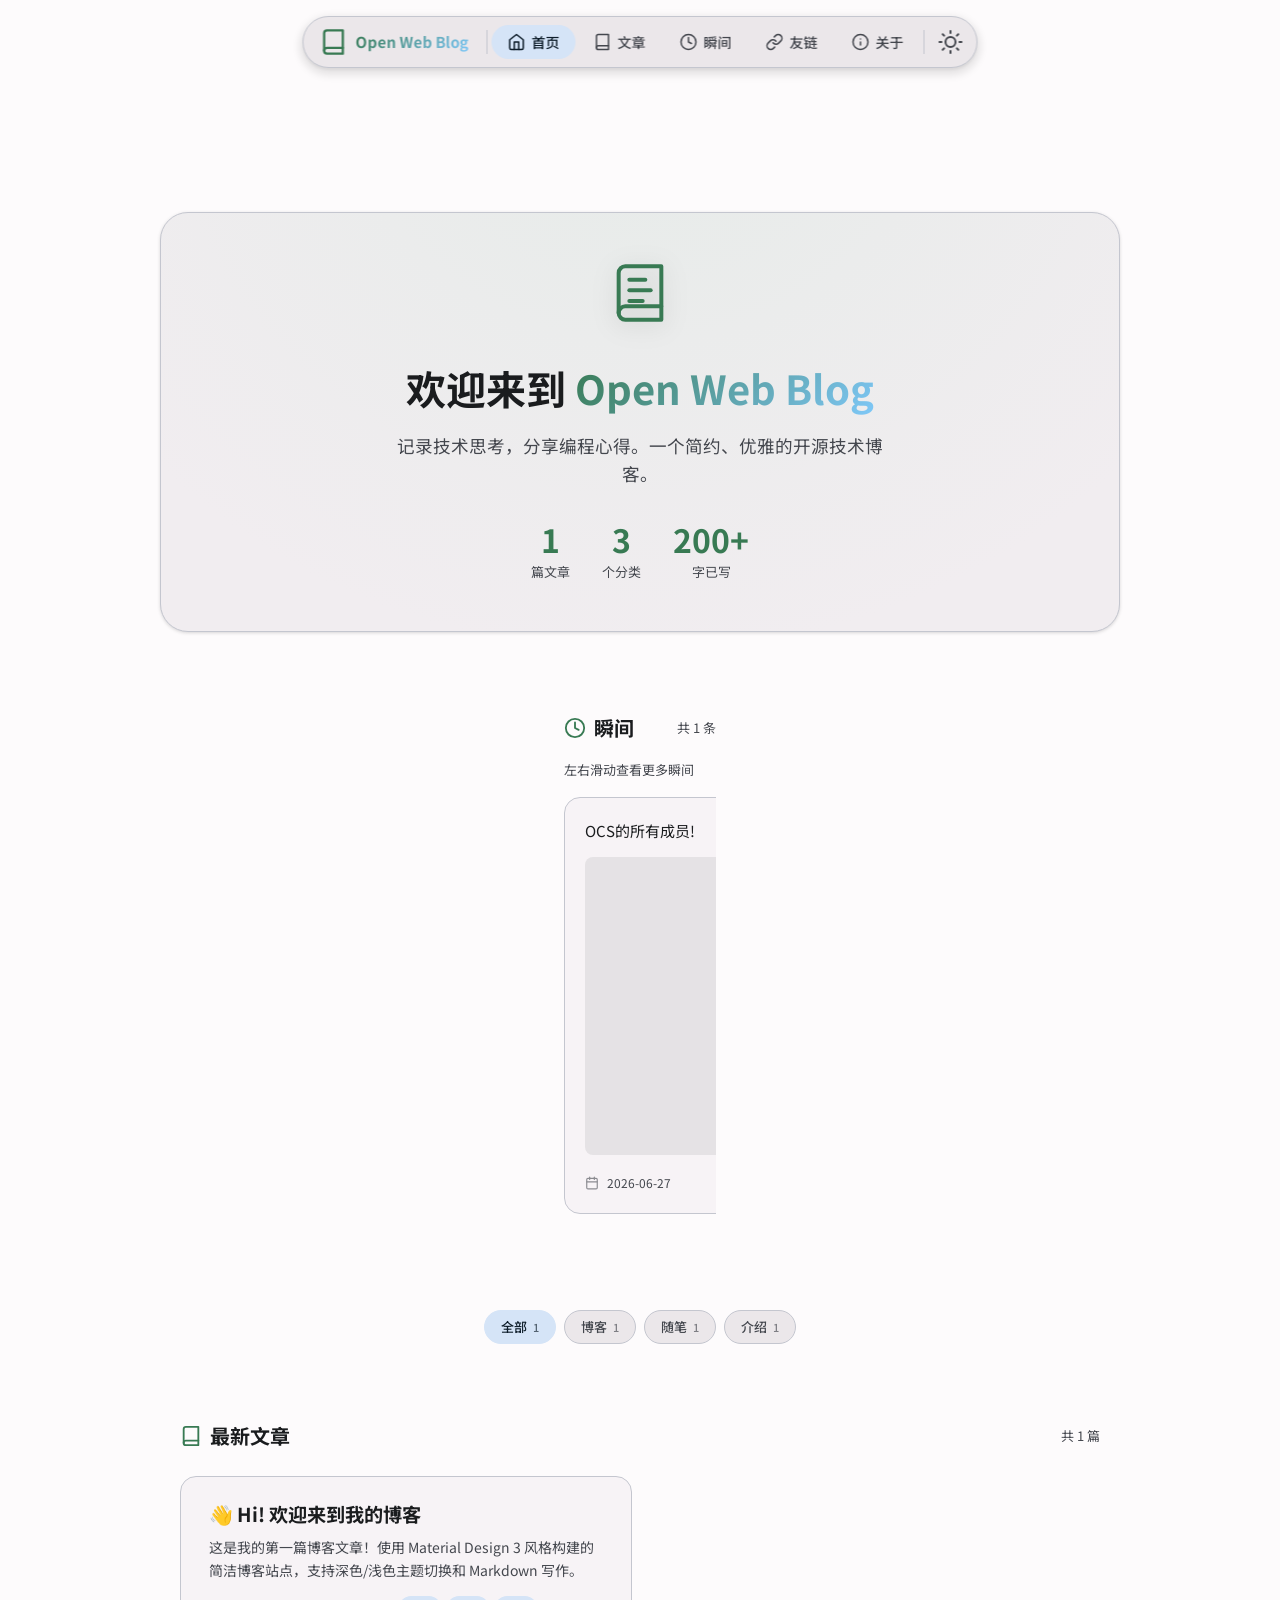
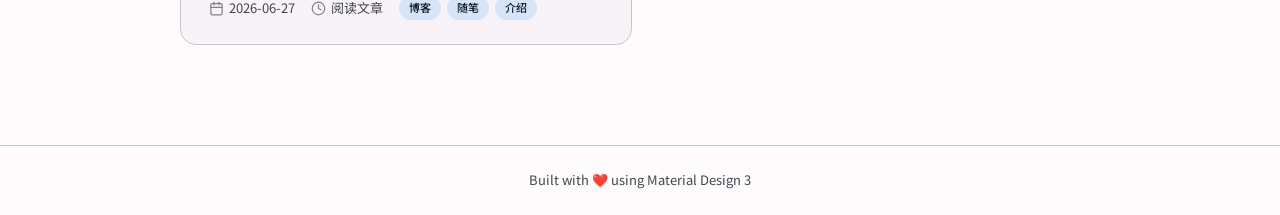
==== commit 0ee30728: "feat: 新增「瞬间」功能及图片查看器" ====
--- a/main/index.html
+++ b/main/index.html
@@ -17,6 +17,7 @@
   <link rel="stylesheet" href="css/home.css">
   <link rel="stylesheet" href="css/nav.css">
   <link rel="stylesheet" href="css/transitions.css">
+  <link rel="stylesheet" href="css/moments.css">
 </head>
 <body class="has-floating-nav">
 
@@ -40,6 +41,10 @@
       <a href="page.html" class="floating-nav__link">
         <svg viewBox="0 0 24 24" width="18" height="18" fill="none" stroke="currentColor" stroke-width="2" stroke-linecap="round" stroke-linejoin="round"><path d="M4 19.5A2.5 2.5 0 0 1 6.5 17H20"/><path d="M6.5 2H20v20H6.5A2.5 2.5 0 0 1 4 19.5v-15A2.5 2.5 0 0 1 6.5 2z"/></svg>
         文章
+      </a>
+      <a href="moment.html" class="floating-nav__link">
+        <svg viewBox="0 0 24 24" width="18" height="18" fill="none" stroke="currentColor" stroke-width="2" stroke-linecap="round" stroke-linejoin="round"><circle cx="12" cy="12" r="10"/><polyline points="12 6 12 12 16 14"/></svg>
+        瞬间
       </a>
       <a href="link.html" class="floating-nav__link">
         <svg viewBox="0 0 24 24" width="18" height="18" fill="none" stroke="currentColor" stroke-width="2" stroke-linecap="round" stroke-linejoin="round"><path d="M10 13a5 5 0 0 0 7.54.54l3-3a5 5 0 0 0-7.07-7.07l-1.72 1.71"/><path d="M14 11a5 5 0 0 0-7.54-.54l-3 3a5 5 0 0 0 7.07 7.07l1.71-1.71"/></svg>
@@ -81,10 +86,18 @@
         </div>
       </section>
 
-      <!-- Topic Cards -->
-      <section class="topic-cards-section">
-        <div class="topic-cards-wrapper" id="topicCardsWrapper">
-          <!-- Dynamic -->
+      <!-- Moments Timeline -->
+      <section class="moments-section" id="momentsSection" style="display:none;">
+        <div class="moments-section__header">
+          <h2 class="moments-section__title">
+            <svg viewBox="0 0 24 24" width="22" height="22" fill="none" stroke="currentColor" stroke-width="2" stroke-linecap="round" stroke-linejoin="round"><circle cx="12" cy="12" r="10"/><polyline points="12 6 12 12 16 14"/></svg>
+            <span>瞬间</span>
+          </h2>
+          <span class="moments-section__count" id="momentsCount">共 0 条</span>
+        </div>
+        <p class="moments-section__desc" id="momentsDesc">左右滑动查看更多瞬间</p>
+        <div class="moments-wrapper" id="momentsWrapper">
+          <!-- Dynamic from moments.js -->
         </div>
       </section>
 
@@ -121,6 +134,9 @@
   </button>
 
   <script src="js/transitions.js"></script>
+  <script src="js/extensions.js"></script>
+  <script src="js/moments.js"></script>
+  <script src="js/lightbox.js"></script>
   <script src="js/app.js"></script>
 </body>
 </html>
--- a/main/css/moments.css
+++ b/main/css/moments.css
@@ -0,0 +1,187 @@
+/* ============================================
+   Moments — Timeline Cards
+   ============================================ */
+
+.moments-section {
+  max-width: 960px;
+  margin: 0 auto 32px;
+  padding: 0 20px;
+}
+
+.moments-section__header {
+  display: flex;
+  align-items: center;
+  justify-content: space-between;
+  margin-bottom: 16px;
+}
+
+.moments-section__title {
+  font-size: 1.25rem;
+  font-weight: 700;
+  color: var(--md-sys-color-on-surface);
+  display: flex;
+  align-items: center;
+  gap: 8px;
+}
+
+.moments-section__title svg {
+  color: var(--md-sys-color-primary);
+}
+
+.moments-section__count {
+  font-size: 13px;
+  color: var(--md-sys-color-on-surface-variant);
+}
+
+.moments-section__desc {
+  font-size: 13px;
+  color: var(--md-sys-color-on-surface-variant);
+  margin-top: 2px;
+  margin-bottom: 12px;
+}
+
+/* Horizontal scrollable wrapper */
+.moments-wrapper {
+  display: flex;
+  gap: 16px;
+  overflow-x: auto;
+  padding: 4px 0 12px;
+  scroll-snap-type: x mandatory;
+  -webkit-overflow-scrolling: touch;
+  scroll-behavior: smooth;
+}
+
+.moments-wrapper::-webkit-scrollbar {
+  height: 5px;
+}
+
+.moments-wrapper::-webkit-scrollbar-track {
+  background: transparent;
+}
+
+.moments-wrapper::-webkit-scrollbar-thumb {
+  background: var(--md-sys-color-outline-variant);
+  border-radius: var(--md-sys-shape-full);
+}
+
+/* Individual moment card */
+.moment-card {
+  flex: 0 0 340px;
+  max-width: 340px;
+  scroll-snap-align: start;
+  border-radius: var(--md-sys-shape-large);
+  background-color: var(--md-sys-color-surface-container-low);
+  border: 1px solid var(--md-sys-color-outline-variant);
+  padding: 20px;
+  transition: all 0.25s cubic-bezier(0.2, 0, 0, 1);
+  display: flex;
+  flex-direction: column;
+  gap: 14px;
+  opacity: 1;
+  transform: none;
+}
+
+.moment-card:hover {
+  background-color: var(--md-sys-color-surface-container);
+  border-color: var(--md-sys-color-primary);
+  box-shadow: var(--md-sys-elevation-2);
+  transform: translateY(-2px);
+}
+
+/* Moment text */
+.moment-card__text {
+  font-size: 15px;
+  line-height: 1.7;
+  color: var(--md-sys-color-on-surface);
+  word-break: break-word;
+}
+
+/* Moment images grid */
+.moment-card__images {
+  display: grid;
+  gap: 6px;
+}
+
+.moment-card__images--1 {
+  grid-template-columns: 1fr;
+}
+
+.moment-card__images--2 {
+  grid-template-columns: 1fr 1fr;
+}
+
+.moment-card__images--3 {
+  grid-template-columns: 1fr 1fr;
+}
+
+.moment-card__images--4 {
+  grid-template-columns: 1fr 1fr;
+}
+
+.moment-card__images--many {
+  grid-template-columns: repeat(3, 1fr);
+}
+
+.moment-card__img {
+  width: 100%;
+  height: auto;
+  border-radius: var(--md-sys-shape-small);
+  background-color: var(--md-sys-color-surface-container-highest);
+  display: block;
+  min-height: 60px;
+}
+
+.moment-card__img-placeholder {
+  width: 100%;
+  aspect-ratio: 1 / 1;
+  display: flex;
+  align-items: center;
+  justify-content: center;
+  background-color: var(--md-sys-color-surface-container-highest);
+  border-radius: var(--md-sys-shape-small);
+  color: var(--md-sys-color-on-surface-variant);
+  font-size: 28px;
+}
+
+/* Moment footer */
+.moment-card__footer {
+  display: flex;
+  align-items: center;
+  gap: 8px;
+  font-size: 12px;
+  color: var(--md-sys-color-on-surface-variant);
+  padding-top: 4px;
+}
+
+.moment-card__footer svg {
+  width: 14px;
+  height: 14px;
+  opacity: 0.6;
+}
+
+/* Empty state */
+.moments-empty {
+  text-align: center;
+  padding: 32px 20px;
+  color: var(--md-sys-color-on-surface-variant);
+  font-size: 14px;
+}
+
+/* === Responsive === */
+@media (max-width: 768px) {
+  .moment-card {
+    flex: 0 0 300px;
+    max-width: 300px;
+    padding: 16px;
+  }
+
+  .moments-wrapper {
+    gap: 12px;
+  }
+}
+
+@media (min-width: 1300px) {
+  .moments-section {
+    max-width: 1320px;
+  }
+}
